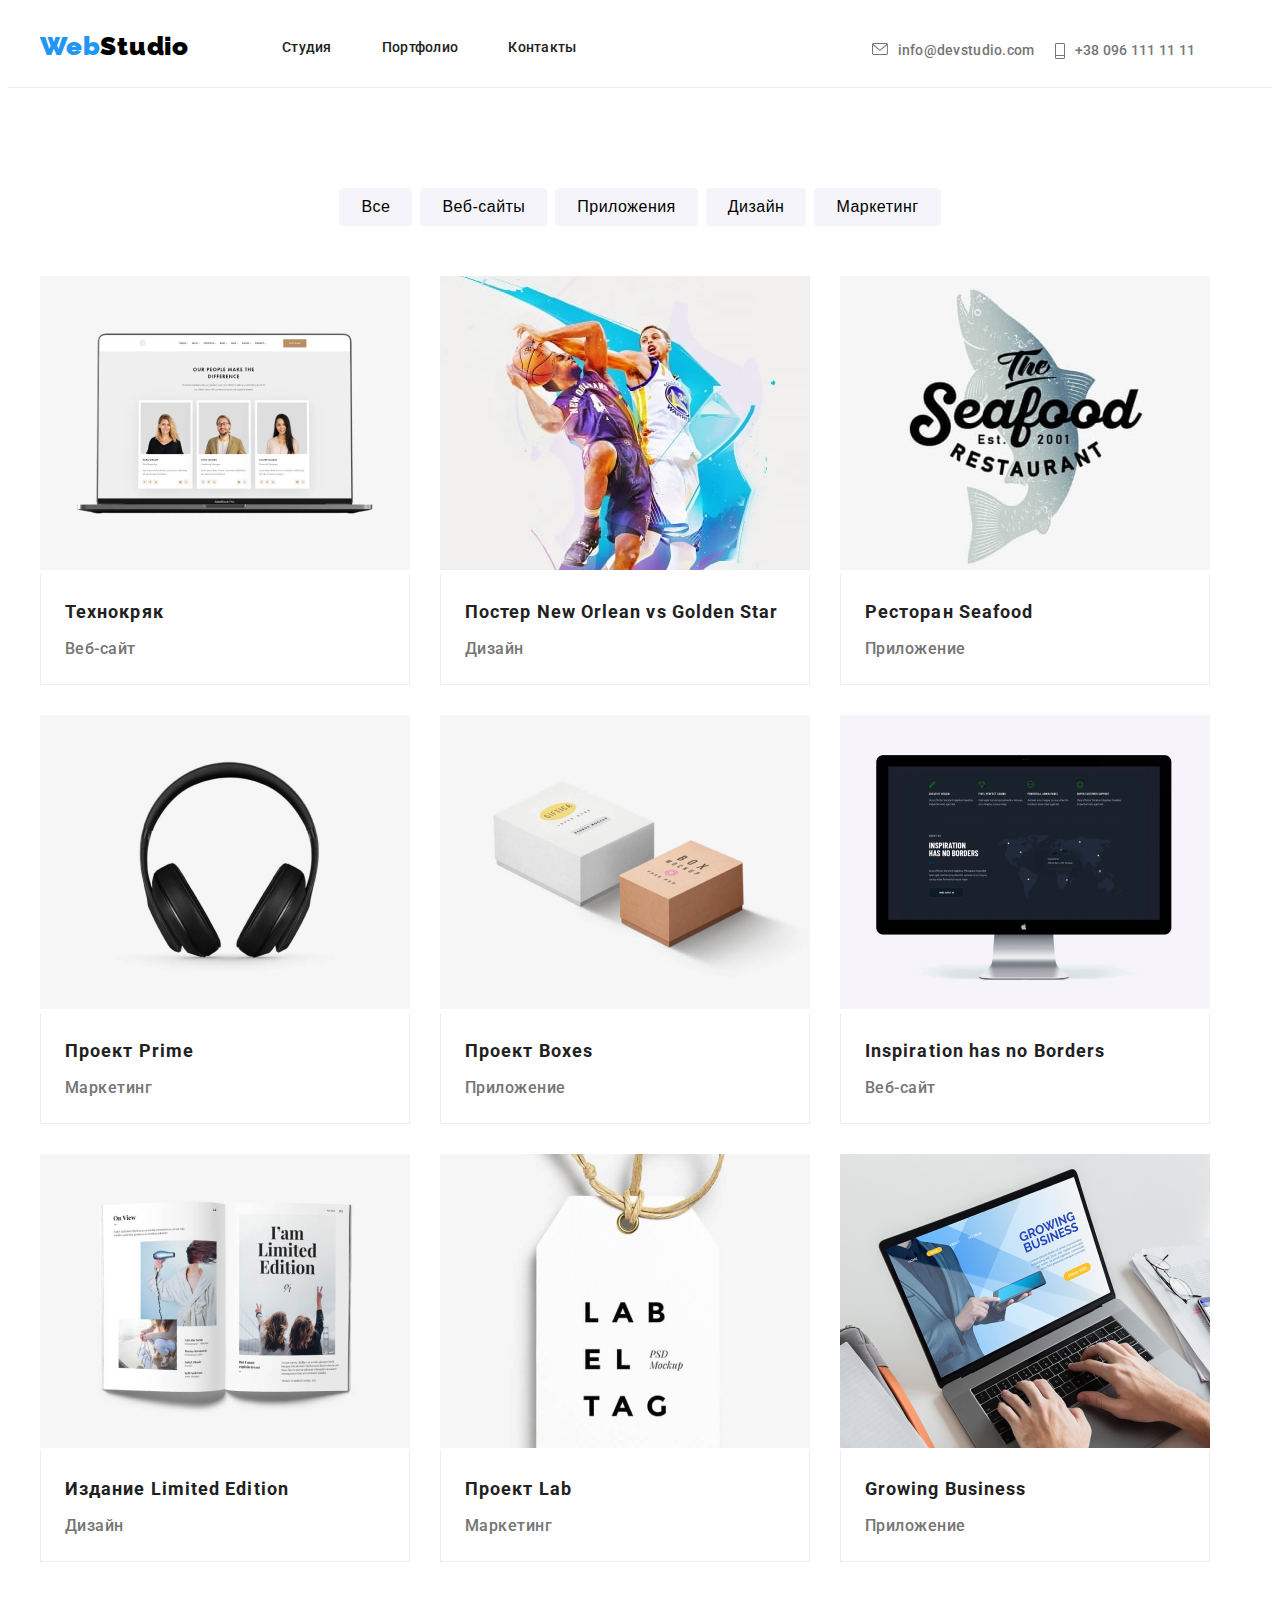
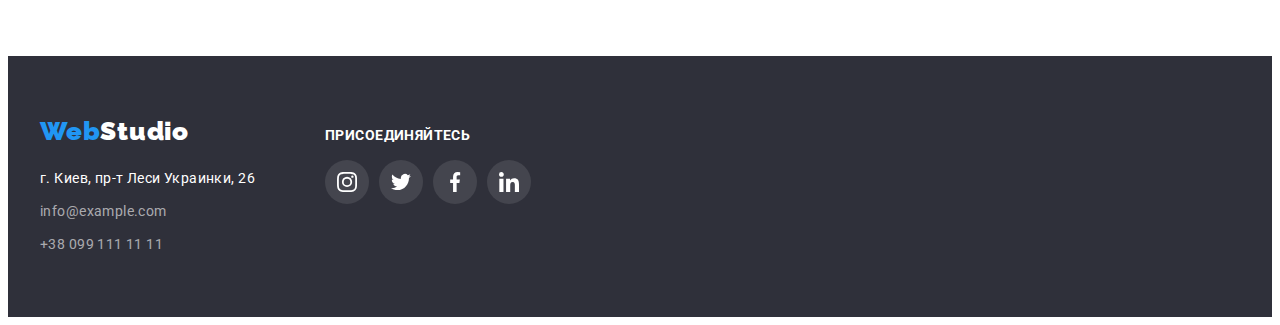
==== portfolio.html @ f84c3892 "hw 5 start" ====
<!DOCTYPE html>
<html lang="ru">
<head>
   <meta charset="UTF-8">
   <meta http-equiv="X-UA-Compatible" content="IE=edge">
   <meta name="viewport" content="width=device-width, initial-scale=1.0">
   <title>Home Work 4</title>
   <link rel="preconnect" href="https://fonts.googleapis.com">
   <link rel="preconnect" href="https://fonts.gstatic.com" crossorigin>
   <link href="https://fonts.googleapis.com/css2?family=Raleway:wght@700&family=Roboto:wght@400;500;700;900&display=swap" rel="stylesheet">
   <link rel="stylesheet" href="https://cdnjs.cloudflare.com/ajax/libs/modern-normalize/1.1.0/modern-normalize.min.css" integrity="sha512-wpPYUAdjBVSE4KJnH1VR1HeZfpl1ub8YT/NKx4PuQ5NmX2tKuGu6U/JRp5y+Y8XG2tV+wKQpNHVUX03MfMFn9Q==" crossorigin="anonymous" referrerpolicy="no-referrer" />
   <link rel="stylesheet" href="css/style.css"> 
</head>
<body>
   <header class="page-header">
      <div class="container page-header-container">
         <nav class="header__info-first">
            <a class="logo link" href="./index.html"><b style="color:#2196F3">Web<span style="color:#000000;">Studio</span></b></a>
            <ul class="header__site-nav">
               <li class="list header__site-nav-item"><a class="link studio" href="./index.html">Студия</a></li>
               <li class="list header__site-nav-item"><a class="link portfolio" href="./portfolio.html">Портфолио</a></li>
               <li class="list header__site-nav-item"><a class="link contact" href="#contacts">Контакты</a></li>
            </ul>
         </nav>   
         <div class="header__contact">
            <a class="header__info-first link email grey" href="mailto:info@devstudio.com">
               <svg class="header__contact-icon" width="16" height="12">
               <use
                  href="./images/symbol-defs.svg#icon-envelope"
               ></use>
               </svg>info@devstudio.com</a>
            <a class="header__info-first link telephone grey" href="tel:+380961111111">
               <svg class="header__contact-icon" width="10" height="16">
                  <use
                     href="./images/symbol-defs.svg#icon-telephone"
                  ></use>
               </svg>+38 096 111 11 11</a>
         </div>
      </div>   
   </header>
   <main class="main__portfolio"> 
         <section class="portfolio">  
            <div class="container container-portfolio"> 
               <h2 class="vissually-hidden">наши работы</h2>    
               <ul class="main__portfolio-nav list">
                     <li class="main__portfolio-nav-item"><button class="btn__nav" type="button">Все</button></li>
                     <li class="main__portfolio-nav-item"><button class="btn__nav" type="button" >Веб-сайты</button></li>
                     <li class="main__portfolio-nav-item"><button class="btn__nav" type="button" >Приложения</button></li>
                     <li class="main__portfolio-nav-item"><button class="btn__nav" type="button" >Дизайн</button></li>
                     <li class="main__portfolio-nav-item"><button class="btn__nav" type="button" >Маркетинг</button></li>
               </ul>
               <ul class="main__information-project-details list">
                  <li class="main__information-project-item">
                     <a class="link" href="#"><img src="./images/img4.jpg" alt="Три человека" width="370" >
                        <div class="main__information-project-item-border">
                           <h3 class="main__information-project-item-title">Технокряк</h3>
                           <p class="grey detail">Веб-сайт</p>
                        </div>
                     </a>
                  </li>
                  <li class="main__information-project-item">
                     <a class="link" href="#"><img src="./images/img5.jpg" alt="два человека играют в баскетбол"  width="370" >
                        <div class="main__information-project-item-border">
                           <h3 class="main__information-project-item-title">Постер New Orlean vs Golden Star</h3>
                           <p class="grey detail">Дизайн</p>
                        </div>
                     </a>    
                  </li>
                  <li class="main__information-project-item">
                     <a class="link" href="#"><img src="./images/img6.jpg" alt="логотип морского ресторана"  width="370" >
                        <div class="main__information-project-item-border">
                           <h3 class="main__information-project-item-title">Ресторан Seafood</h3>
                           <p class="grey detail">Приложение</p>
                        </div>
                     </a>    
                  </li>   
                  <li class="main__information-project-item">
                     <a class="link" href="#"><img src="./images/img7.jpg" alt="наушники"  width="370" >
                        <div class="main__information-project-item-border">
                           <h3 class="main__information-project-item-title">Проект Prime</h3>
                           <p class="grey detail">Маркетинг</p>
                        </div>
                     </a>   
                  </li>  
                  <li class="main__information-project-item">
                     <a class="link" href="#"><img src="./images/img8.jpg" alt="две коробки"  width="370" >
                        <div class="main__information-project-item-border">
                           <h3 class="main__information-project-item-title">Проект Boxes</h3>
                           <p class="grey detail">Приложение</p>
                        </div>
                     </a>    
                  </li>
                  <li class="main__information-project-item">
                     <a class="link" href="#"><img src="./images/img9.jpg" alt="рабочий стол"  width="370" >
                        <div class="main__information-project-item-border">
                           <h3 class="main__information-project-item-title" lang="en">Inspiration has no Borders</h3>
                           <p class="grey detail">Веб-сайт</p>
                        </div>
                     </a>    
                  </li>
                  <li class="main__information-project-item">
                     <a class="link" href="#"><img src="./images/img10.jpg" alt="открытая книга"  width="370" >
                        <div class="main__information-project-item-border">
                           <h3 class="main__information-project-item-title">Издание Limited Edition</h3>
                           <p class="grey detail">Дизайн</p>
                        </div>
                     </a>    
                  </li>   
                  <li class="main__information-project-item">
                     <a class="link" href="#"><img src="./images/img11.jpg" alt="метка"  width="370" >
                        <div class="main__information-project-item-border">
                           <h3 class="main__information-project-item-title">Проект Lab</h3>
                           <p class="grey detail">Маркетинг</p>
                        </div>
                     </a>    
                  </li>  
                  <li class="main__information-project-item">
                     <a class="link" href="#"><img src="./images/img12.jpg" alt="ноутбук" width="370" >
                        <div class="main__information-project-item-border">
                           <h3 class="main__information-project-item-title" lang="en">Growing Business</h3>
                           <p class="grey detail">Приложение</p>
                        </div>
                     </a>   
                  </li>  
               </ul>
            </div> 
         </section>      
   </main>
   <footer class="footer" id="contacts">
      <div class="container container-footer">
         <div class="footer-contact">
            <a class="logo-footer link" href="./index.html"><b style="color:#2196F3">Web<span style="color:#ffffff;">Studio</span></b></a>
            <address class="address white">г. Киев, пр-т Леси Украинки, 26</address>
            <a class="link footer__contact-color email-footer" href="mailto:info@example.com">info@example.com</a>
            <a class="link footer__contact-color tel-footer" href="tel:+380991111111">+38 099 111 11 11</a>
         </div>
         <section class="footer-social">
            <h3 class="footer-social-title white ">присоединяйтесь</h3>
            <ul class="footer-socials-list list">
               <li class="footer-socials-item">
                     <a
                        href=""
                        class="footer-socials-link link"
                     >
                        <svg class="footer-socials-icon" width="20" height="20">
                           <use
                                 href="./images/symbol-defs.svg#icon-instagram-2"></use>
                        </svg>
                     </a>
               </li>
               <li class="footer-socials-item">
                     <a
                        href=""
                        class="footer-socials-link link"
                     >
                        <svg class="teachers-socials-icon" width="20" height="20">
                           <use
                           href="./images/symbol-defs.svg#icon-twitter"
                           ></use>
                        </svg>
                     </a>
               </li>
               <li class="footer-socials-item">
                     <a
                        href=""
                        class="footer-socials-link link"
                     >
                        <svg class="footer-socials-icon" width="20" height="20">
                           <use
                           href="./images/symbol-defs.svg#icon-facebook"
                           ></use>
                        </svg>
                     </a>
               </li>
               <li class="footer-socials-item">
                     <a
                        href=""
                        class="footer-socials-link link"
                     >
                        <svg class="footer-socials-icon" width="20" height="20">
                           <use
                           href="./images/symbol-defs.svg#icon-linkedin"
                           ></use>
                        </svg>
                     </a>
               </li>
            </ul>
         </section>
      </div>   
   </footer>

</body>
</html>
---- css/style.css ----
:root {
  --primary-text-color: #212121;
  --special-color: #2196f3;
  --color-contact: #757575;
  --color-light: #ffffff;
  --color-of-details: #ececec;
  --color-background: #f5f4fa;
  --color-image: #2f303a;
  --color-footer-contact: rgba(255, 255, 255, 0.6);
  --color-border: #eeeeee;
  --color-footer-social: #44454e;
  --color-teachers-social: #afb1b8;
  --color-details-info: #e5e5e5;
}
body {
  font-family: 'Roboto', sans-serif;
  color: var(--primary-text-color);
}
p,
h1,
h2,
h3,
h4,
h5,
h6 {
  margin: 0;
}

ul {
  list-style-type: none;
  margin: 0;
  padding: 0;
}
.link {
  text-decoration: none;
}
.vissually-hidden {
  position: absolute;
  white-space: nowrap;
  width: 1px;
  height: 1px;
  overflow: hidden;
  border: 0;
  padding: 0;
  clip: rect(0 0 0 0);
  clip-path: inset(50%);
  margin: -1px;
}
.container {
  width: 1200px;
  padding-left: 15px;
  padding-right: 15px;
  margin-left: auto;
  margin-right: auto;
}
.grey {
  color: var(--color-contact);
}
.white {
  color: var(--color-light);
}
/* ------------------HEADER----------------------- */
.page-header {
  border-bottom: solid 1px var(--color-of-details);
  padding-top: 24px;
  padding-bottom: 25px;
}
.page-header-container {
  display: flex;
  align-items: baseline;
}
.header__site-nav {
  display: flex;
  align-items: center;
}
.header__contact {
  display: flex;
}
.header__site-nav .list:first-child {
  margin-left: 93px;
}
.header__site-nav .list:not(:last-child) {
  margin-right: 50px;
}
.header__site-nav {
  margin-right: 295px;
}
.logo {
  font-size: 26px;
  font-family: 'Raleway', sans-serif;
  letter-spacing: 0.03em;
  font-weight: 700;
  line-height: 1.15;
}
.studio,
.portfolio,
.contact {
  color: var(--primary-text-color);
  font-weight: 500;
  font-size: 14px;
  line-height: 1.14;
  letter-spacing: 0.02em;
}

.header__site-nav .link:hover,
.header__site-nav .link:focus {
  color: var(--special-color);
}
.header__contact .link:hover,
.header__contact .link:focus {
  color: var(--special-color);
}
.header__info-first {
  display: flex;
  justify-content: center;
}
.header__contact-icon {
  fill: currentColor;
  margin-right: 10px;
}
.email,
.telephone {
  font-weight: 500;
  font-size: 14px;
  line-height: 1.14;
  letter-spacing: 0.02em;
}
.email {
  margin-right: 20px;
}

/* ------------------HERO----------------------- */
.header__hero {
  background-color: var(--color-image);
  letter-spacing: 0.06em;
  text-align: center;
  padding-top: 200px;
  padding-bottom: 200px;
}
.overlay {
  background-image: linear-gradient(rgba(47, 48, 58, 0.4), rgba(47, 48, 58, 0.4)),
    url('../images/img-hero.jpg');
  background-repeat: no-repeat;
  background-position: center;
  background-size: cover;
  margin: 0 auto;
  max-width: 1600px;
}
.header__hero-title {
  color: var(--color-light);
  font-size: 44px;
  font-weight: 900;
  line-height: 1.36;
  letter-spacing: 0.06em;
  max-width: 696px;
  margin-bottom: 30px;
  margin-right: auto;
  margin-left: auto;
}
.header__hero-btn {
  padding: 10px 32px;
  background-color: var(--special-color);
  border-radius: 4px;
  font-size: 16px;
  font-weight: 700;
  line-height: 1.87;
  cursor: pointer;
  color: var(--color-light);
  border: none;
}
.header__hero-btn:hover {
  box-shadow: 0px 4px 4px rgba(0, 0, 0, 0.15);
}

/* ------------------INFO----------------------- */
.main__details-information.section {
  padding-top: 94px;
  padding-bottom: 47px;
}
.main__details {
  display: flex;
  justify-content: center;
}

.main__details-info:not(:last-child) {
  margin-right: 30px;
}
.main__details-info-block {
  display: flex;
  justify-content: center;
  align-items: center;
  margin-bottom: 30px;
  background-color: var(--color-details-info);
  width: 270px;
  height: 120px;
}

.main__details-info-title {
  font-weight: 700;
  font-size: 14px;
  line-height: 1.14;
  letter-spacing: 0.03em;
}
.grey.text {
  font-family: Roboto;
  font-size: 14px;
  line-height: 1.71;
  letter-spacing: 0.03em;
  margin-top: 10px;
  display: block;
  width: 270px;
}
.work {
  font-family: Roboto;
  font-weight: 700;
  font-size: 36px;
  line-height: 1.16;
  text-align: center;
  letter-spacing: 0.03em;
  margin-bottom: 50px;
}
/* ------------------TEACHERS----------------------- */
.workers {
  font-weight: 500;
  font-size: 16px;
  line-height: 1.18;
  text-align: center;
  letter-spacing: 0.03em;
}
.workers-names-type {
  padding-top: 30px;
  padding-bottom: 30px;
}
.grey.workers {
  text-align: center;
  font-weight: 400;
  margin-top: 10px;
}
.main__information-photo.section {
  padding-top: 47px;
  padding-bottom: 94px;
}
.main__information-photo-img {
  display: flex;
}
.main__information-photo-img .list:not(:last-child) {
  margin-right: 30px;
}
.main__information-teachers {
  background-color: var(--color-background);
}
.main__information-teachers.section {
  padding-top: 94px;
  padding-bottom: 94px;
}
.main__information-teachers-photo {
  display: flex;
}
.main__information-teachers-photo .list:not(:last-child) {
  margin-right: 30px;
}
.teachers-socials-list {
  display: flex;
  justify-content: center;
  margin-top: 16px;
}

.teachers-socials-item {
  width: 44px;
  height: 44px;
  margin-right: 10px;
}

.teachers-socials-item:last-child {
  margin-right: 0;
}

.teachers-socials-link {
  width: 100%;
  height: 100%;
  border-radius: 50%;
  display: flex;
  align-items: center;
  justify-content: center;
  color: var(--color-teachers-social);
}

.teachers-socials-icon {
  fill: currentColor;
}

.teachers-socials-link:hover,
.teachers-socials-link:focus {
  background-color: var(--special-color);
  color: var(--color-light);
}
.block {
  background-color: var(--color-light);
  box-shadow: 0px 1px 3px rgba(0, 0, 0, 0.12), 0px 1px 1px rgba(0, 0, 0, 0.14),
    0px 2px 1px rgba(0, 0, 0, 0.2);
  border-radius: 0px 0px 4px 4px;
}

/* ------------------CLIENTS----------------------- */
.main__information-clients.section {
  padding-top: 94px;
  padding-bottom: 94px;
}
.main__information-clients.work {
  margin-bottom: 50px;
}
.clients-socials-list {
  display: flex;
}
.clients-socials-item {
  margin-right: 30px;
}
.clients-socials-item:last-child {
  margin-right: 0;
}
.clients-socials-link {
  display: flex;
  justify-content: center;
  align-items: center;
  width: 170px;
  height: 92px;
  border: solid 1px var(--color-teachers-social);
  border-radius: 4px;
  fill: var(--color-teachers-social);
}

.teachers-socials-icon {
  fill: currentColor;
}
.clients-socials-link:hover,
.clients-socials-link:focus {
  fill: var(--special-color);
  border: solid 1px var(--special-color);
}

/* ------------------PORTFOLIO----------------------- */
.main__portfolio {
  padding-top: 100px;
  padding-bottom: 94px;
}
.container-portfolio {
  display: flex;
  flex-direction: column;
}
.main__portfolio-nav {
  display: flex;
  justify-content: center;
  margin-bottom: 50px;
}
.main__portfolio-nav .main__portfolio-nav-item:not(:last-child) {
  margin-right: 8px;
}
.btn__nav {
  background: var(--color-background);
  border-radius: 4px;
  border: none;
  font-weight: 500;
  font-size: 16px;
  line-height: 1.62;
  letter-spacing: 0.03em;
  cursor: pointer;
  padding: 6px 22px;
}
.btn__nav:hover,
.btn__nav:focus {
  background-color: var(--special-color);
  border: none;
  color: var(--color-light);
  box-shadow: 0px 3px 1px rgba(0, 0, 0, 0.1), 0px 1px 2px rgba(0, 0, 0, 0.08),
    0px 2px 2px rgba(0, 0, 0, 0.12);
}
.main__information-project-details {
  display: flex;
  flex-wrap: wrap;
  margin-bottom: -30px;
  margin-right: -30px;
}
.main__information-project-item:hover {
  box-shadow: 0px 3px 1px rgba(0, 0, 0, 0.1), 0px 1px 2px rgba(0, 0, 0, 0.08),
    0px 2px 2px rgba(0, 0, 0, 0.12);
}
.main__information-project-item {
  width: calc(100% / 3 -30px);
  margin-bottom: 30px;
  margin-right: 30px;
}
.main__information-project-item {
  background: var(--color-light);
}
.main__information-project-item-border {
  border-left: 1px solid var(--color-border);
  border-right: 1px solid var(--color-border);
  border-bottom: 1px solid var(--color-border);
  padding: 20px 24px;
}
.main__information-project-item-title {
  font-weight: 700;
  font-size: 18px;
  line-height: 2;
  letter-spacing: 0.06em;
  color: var(--primary-text-color);
}
.detail {
  font-size: 16px;
  line-height: 1.87;
  letter-spacing: 0.03em;
  margin-top: 4px;
}
/* ------------------FOOTER----------------------- */
.footer {
  background-color: var(--color-image);
  padding-top: 60px;
  padding-bottom: 60px;
}
.container-footer {
  display: flex;
  align-items: baseline;
}
.logo-footer {
  font-family: Raleway;
  font-weight: 700;
  font-size: 26px;
  line-height: 1.19;
  letter-spacing: 0.03em;
  display: block;
}
.address {
  font-size: 14px;
  font-weight: 400;
  font-style: normal;
  line-height: 1.71;
  letter-spacing: 0.03em;
  margin-top: 20px;
}
.footer__contact-color {
  color: var(--color-footer-contact);
  font-size: 14px;
  line-height: 1.71;
  letter-spacing: 0.03em;
  display: block;
}
.email-footer {
  margin-top: 9px;
  margin-bottom: 9px;
}
.footer-contact {
  margin-right: 70px;
}

.footer-social-title {
  font-weight: 700;
  font-size: 14px;
  line-height: 1.14;
  letter-spacing: 0.03em;
  text-transform: uppercase;
}
.footer-socials-list {
  display: flex;
  justify-content: center;
  margin-top: 16px;
}

.footer-socials-item {
  width: 44px;
  height: 44px;
  margin-right: 10px;
}

.footer-socials-item:last-child {
  margin-right: 0;
}

.footer-socials-link {
  width: 100%;
  height: 100%;
  border-radius: 50%;
  background-color: var(--color-footer-social);
  display: flex;
  align-items: center;
  justify-content: center;
  color: #ffffff;
}

.footer-socials-icon {
  width: 20px;
  height: 20px;
  fill: currentColor;
}

.footer-socials-link:hover,
.footer-socials-link:focus {
  background-color: var(--special-color);
}
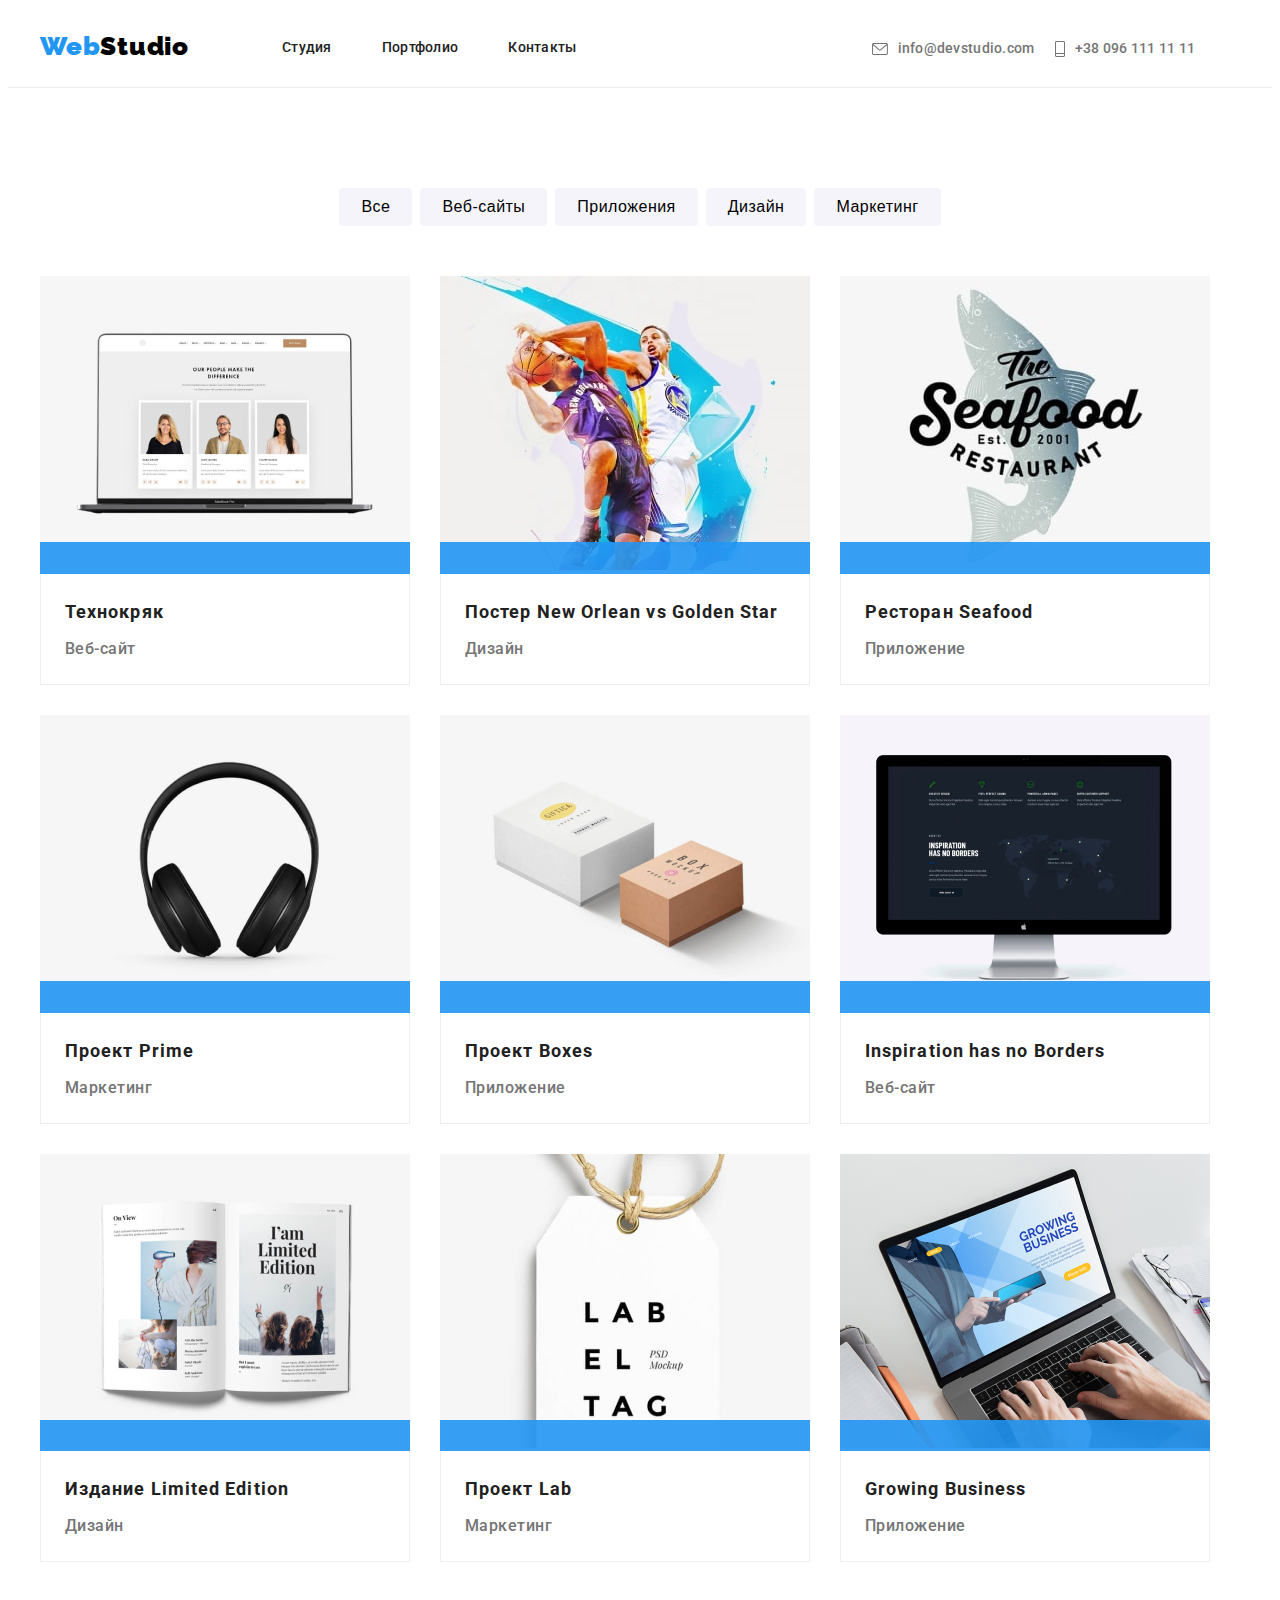
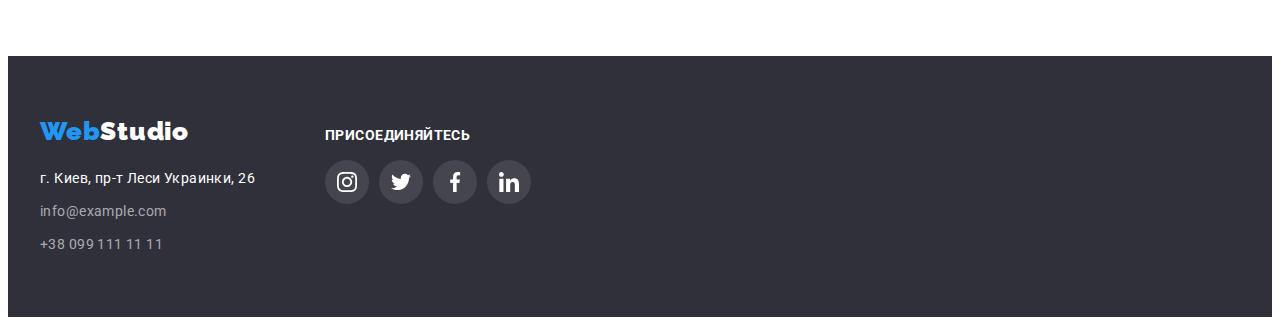
==== commit e208ec56: "hw5 animation" ====
--- a/portfolio.html
+++ b/portfolio.html
@@ -4,7 +4,7 @@
    <meta charset="UTF-8">
    <meta http-equiv="X-UA-Compatible" content="IE=edge">
    <meta name="viewport" content="width=device-width, initial-scale=1.0">
-   <title>Home Work 4</title>
+   <title>Home Work 5</title>
    <link rel="preconnect" href="https://fonts.googleapis.com">
    <link rel="preconnect" href="https://fonts.gstatic.com" crossorigin>
    <link href="https://fonts.googleapis.com/css2?family=Raleway:wght@700&family=Roboto:wght@400;500;700;900&display=swap" rel="stylesheet">
@@ -17,9 +17,9 @@
          <nav class="header__info-first">
             <a class="logo link" href="./index.html"><b style="color:#2196F3">Web<span style="color:#000000;">Studio</span></b></a>
             <ul class="header__site-nav">
-               <li class="list header__site-nav-item"><a class="link studio" href="./index.html">Студия</a></li>
-               <li class="list header__site-nav-item"><a class="link portfolio" href="./portfolio.html">Портфолио</a></li>
-               <li class="list header__site-nav-item"><a class="link contact" href="#contacts">Контакты</a></li>
+               <li class="list header__site-nav-item"><a class="link studio current" href="./index.html">Студия</a></li>
+               <li class="list header__site-nav-item"><a class="link portfolio current" href="./portfolio.html">Портфолио</a></li>
+               <li class="list header__site-nav-item"><a class="link contact current" href="#contacts">Контакты</a></li>
             </ul>
          </nav>   
          <div class="header__contact">
@@ -51,7 +51,13 @@
                </ul>
                <ul class="main__information-project-details list">
                   <li class="main__information-project-item">
-                     <a class="link" href="#"><img src="./images/img4.jpg" alt="Три человека" width="370" >
+                     <a class="link" href="#">
+                        <div class="main__information-project-item-card">   
+                           <img src="./images/img4.jpg" alt="Три человека" width="370" >
+                           <p class="main__information-project-item-text">
+                              Технокряк это современная площадка распространения коронавируса. Компании используют эту платформу для цифрового шпионажа и атак на защищённые сервера конкурентов.
+                           </p>
+                        </div>
                         <div class="main__information-project-item-border">
                            <h3 class="main__information-project-item-title">Технокряк</h3>
                            <p class="grey detail">Веб-сайт</p>
@@ -59,68 +65,116 @@
                      </a>
                   </li>
                   <li class="main__information-project-item">
-                     <a class="link" href="#"><img src="./images/img5.jpg" alt="два человека играют в баскетбол"  width="370" >
+                     <a class="link" href="#">
+                        <div class="main__information-project-item-card">
+                           <img src="./images/img5.jpg" alt="два человека играют в баскетбол"  width="370" >
+                           <p class="main__information-project-item-text">
+                           Технокряк это современная площадка распространения коронавируса. Компании используют эту платформу для цифрового шпионажа и атак на защищённые сервера конкурентов.
+                           </p>
+                        </div>   
                         <div class="main__information-project-item-border">
                            <h3 class="main__information-project-item-title">Постер New Orlean vs Golden Star</h3>
                            <p class="grey detail">Дизайн</p>
                         </div>
-                     </a>    
-                  </li>
-                  <li class="main__information-project-item">
-                     <a class="link" href="#"><img src="./images/img6.jpg" alt="логотип морского ресторана"  width="370" >
+                     </a>
+                  </li>
+                  <li class="main__information-project-item">
+                     <a class="link" href="#">
+                        <div class="main__information-project-item-card">
+                           <img src="./images/img6.jpg" alt="логотип морского ресторана"  width="370" >
+                            <p class="main__information-project-item-text">
+                              Технокряк это современная площадка распространения коронавируса. Компании используют эту платформу для цифрового шпионажа и атак на защищённые сервера конкурентов.
+                           </p>
+                        </div>  
                         <div class="main__information-project-item-border">
                            <h3 class="main__information-project-item-title">Ресторан Seafood</h3>
                            <p class="grey detail">Приложение</p>
                         </div>
-                     </a>    
+                     </a>
                   </li>   
                   <li class="main__information-project-item">
-                     <a class="link" href="#"><img src="./images/img7.jpg" alt="наушники"  width="370" >
+                     <a class="link" href="#">
+                        <div class="main__information-project-item-card">
+                           <img src="./images/img7.jpg" alt="наушники"  width="370" >
+                           <p class="main__information-project-item-text">
+                              Технокряк это современная площадка распространения коронавируса. Компании используют эту платформу для цифрового шпионажа и атак на защищённые сервера конкурентов.
+                           </p>
+                        </div>   
                         <div class="main__information-project-item-border">
                            <h3 class="main__information-project-item-title">Проект Prime</h3>
                            <p class="grey detail">Маркетинг</p>
                         </div>
-                     </a>   
+                     </a>
                   </li>  
                   <li class="main__information-project-item">
-                     <a class="link" href="#"><img src="./images/img8.jpg" alt="две коробки"  width="370" >
+                     <a class="link" href="#">
+                        <div class="main__information-project-item-card">
+                           <img src="./images/img8.jpg" alt="две коробки"  width="370" >
+                           <p class="main__information-project-item-text">
+                              Технокряк это современная площадка распространения коронавируса. Компании используют эту платформу для цифрового шпионажа и атак на защищённые сервера конкурентов.
+                           </p>
+                        </div>
                         <div class="main__information-project-item-border">
                            <h3 class="main__information-project-item-title">Проект Boxes</h3>
                            <p class="grey detail">Приложение</p>
                         </div>
-                     </a>    
-                  </li>
-                  <li class="main__information-project-item">
-                     <a class="link" href="#"><img src="./images/img9.jpg" alt="рабочий стол"  width="370" >
+                     </a>  
+                  </li>
+                  <li class="main__information-project-item">
+                     <a class="link" href="#">
+                        <div class="main__information-project-item-card">
+                           <img src="./images/img9.jpg" alt="рабочий стол"  width="370" >
+                           <p class="main__information-project-item-text">
+                              Технокряк это современная площадка распространения коронавируса. Компании используют эту платформу для цифрового шпионажа и атак на защищённые сервера конкурентов.
+                            </p>
+                        </div>
                         <div class="main__information-project-item-border">
                            <h3 class="main__information-project-item-title" lang="en">Inspiration has no Borders</h3>
                            <p class="grey detail">Веб-сайт</p>
                         </div>
-                     </a>    
-                  </li>
-                  <li class="main__information-project-item">
-                     <a class="link" href="#"><img src="./images/img10.jpg" alt="открытая книга"  width="370" >
+                     </a>  
+                  </li>
+                  <li class="main__information-project-item">
+                     <a class="link" href="#">
+                        <div class="main__information-project-item-card">
+                           <img src="./images/img10.jpg" alt="открытая книга"  width="370" >
+                           <p class="main__information-project-item-text">
+                              Технокряк это современная площадка распространения коронавируса. Компании используют эту платформу для цифрового шпионажа и атак на защищённые сервера конкурентов.
+                           </p>
+                        </div>   
                         <div class="main__information-project-item-border">
                            <h3 class="main__information-project-item-title">Издание Limited Edition</h3>
                            <p class="grey detail">Дизайн</p>
                         </div>
-                     </a>    
+                     </a>   
                   </li>   
                   <li class="main__information-project-item">
-                     <a class="link" href="#"><img src="./images/img11.jpg" alt="метка"  width="370" >
+                     <a class="link" href="#">
+                        <div class="main__information-project-item-card">
+                           <img src="./images/img11.jpg" alt="метка"  width="370" >
+                              <p class="main__information-project-item-text">
+                                 Технокряк это современная площадка распространения коронавируса. Компании используют эту платформу для цифрового шпионажа и атак на защищённые сервера конкурентов.
+                              </p>
+                        </div>
                         <div class="main__information-project-item-border">
                            <h3 class="main__information-project-item-title">Проект Lab</h3>
                            <p class="grey detail">Маркетинг</p>
                         </div>
-                     </a>    
+                     </a> 
                   </li>  
                   <li class="main__information-project-item">
-                     <a class="link" href="#"><img src="./images/img12.jpg" alt="ноутбук" width="370" >
+                    <a class="link" href="#">
+                        <div class="main__information-project-item-card">
+                           <img src="./images/img12.jpg" alt="ноутбук" width="370" >
+                           <p class="main__information-project-item-text">
+                              Технокряк это современная площадка распространения коронавируса. Компании используют эту платформу для цифрового шпионажа и атак на защищённые сервера конкурентов.
+                           </p>
+                        </div>   
                         <div class="main__information-project-item-border">
                            <h3 class="main__information-project-item-title" lang="en">Growing Business</h3>
                            <p class="grey detail">Приложение</p>
                         </div>
-                     </a>   
+                     </a> 
                   </li>  
                </ul>
             </div> 
--- a/css/style.css
+++ b/css/style.css
@@ -64,6 +64,7 @@
   border-bottom: solid 1px var(--color-of-details);
   padding-top: 24px;
   padding-bottom: 25px;
+  position: relative;
 }
 .page-header-container {
   display: flex;
@@ -91,6 +92,8 @@
   letter-spacing: 0.03em;
   font-weight: 700;
   line-height: 1.15;
+}
+.header__site-nav-item {
 }
 .studio,
 .portfolio,
@@ -101,7 +104,30 @@
   line-height: 1.14;
   letter-spacing: 0.02em;
 }
-
+/* .header__site-nav .current:active::after {
+  content: '';
+  height: 4px;
+  width: 48px;
+  background-color: var(--special-color);
+  border-radius: 2px;
+  display: block;
+  position: absolute;
+  bottom: 0;
+} */
+.link {
+  transition: color 250ms cubic-bezier(0.4, 0, 0.2, 1);
+}
+.header__site-nav .link:hover::after,
+.header__site-nav .link:focus::after {
+  content: '';
+  height: 4px;
+  width: 48px;
+  background-color: var(--special-color);
+  border-radius: 2px;
+  display: block;
+  position: absolute;
+  bottom: 0;
+}
 .header__site-nav .link:hover,
 .header__site-nav .link:focus {
   color: var(--special-color);
@@ -112,7 +138,7 @@
 }
 .header__info-first {
   display: flex;
-  justify-content: center;
+  align-items: center;
 }
 .header__contact-icon {
   fill: currentColor;
@@ -167,6 +193,7 @@
   cursor: pointer;
   color: var(--color-light);
   border: none;
+  transition: box-shadow 250ms cubic-bezier(0.4, 0, 0.2, 1);
 }
 .header__hero-btn:hover {
   box-shadow: 0px 4px 4px rgba(0, 0, 0, 0.15);
@@ -243,6 +270,26 @@
 .main__information-photo-img {
   display: flex;
 }
+.main__information-photo-img-box {
+  position: relative;
+}
+.main__information-photo-img-text {
+  position: absolute;
+  bottom: 0;
+  left: 0;
+  color: var(--color-light);
+  background-color: rgba(47, 48, 58, 0.8);
+  width: 100%;
+  height: 70px;
+  font-weight: 700;
+  font-size: 14px;
+  line-height: calc(16 / 14);
+  text-align: center;
+  letter-spacing: 0.03em;
+  padding: 27px 82px;
+  text-transform: uppercase;
+}
+
 .main__information-photo-img .list:not(:last-child) {
   margin-right: 30px;
 }
@@ -283,12 +330,12 @@
   align-items: center;
   justify-content: center;
   color: var(--color-teachers-social);
-}
-
+  transition: background-color 250ms cubic-bezier(0.4, 0, 0.2, 1),
+    color 250ms cubic-bezier(0.4, 0, 0.2, 1);
+}
 .teachers-socials-icon {
   fill: currentColor;
 }
-
 .teachers-socials-link:hover,
 .teachers-socials-link:focus {
   background-color: var(--special-color);
@@ -327,10 +374,7 @@
   border: solid 1px var(--color-teachers-social);
   border-radius: 4px;
   fill: var(--color-teachers-social);
-}
-
-.teachers-socials-icon {
-  fill: currentColor;
+  transition: fill 250ms cubic-bezier(0.4, 0, 0.2, 1), border 250ms cubic-bezier(0.4, 0, 0.2, 1);
 }
 .clients-socials-link:hover,
 .clients-socials-link:focus {
@@ -365,6 +409,9 @@
   letter-spacing: 0.03em;
   cursor: pointer;
   padding: 6px 22px;
+  transition: background-color 250ms cubic-bezier(0.4, 0, 0.2, 1),
+    color 250ms cubic-bezier(0.4, 0, 0.2, 1), border 250ms cubic-bezier(0.4, 0, 0.2, 1),
+    box-shadow 250ms cubic-bezier(0.4, 0, 0.2, 1);
 }
 .btn__nav:hover,
 .btn__nav:focus {
@@ -380,17 +427,39 @@
   margin-bottom: -30px;
   margin-right: -30px;
 }
-.main__information-project-item:hover {
-  box-shadow: 0px 3px 1px rgba(0, 0, 0, 0.1), 0px 1px 2px rgba(0, 0, 0, 0.08),
-    0px 2px 2px rgba(0, 0, 0, 0.12);
-}
+
 .main__information-project-item {
   width: calc(100% / 3 -30px);
   margin-bottom: 30px;
   margin-right: 30px;
-}
-.main__information-project-item {
   background: var(--color-light);
+}
+
+.main__information-project-item-card {
+  position: relative;
+  overflow: hidden;
+}
+.main__information-project-item-text {
+  font-style: regular;
+  font-size: 18px;
+  line-height: calc(28 / 18);
+  letter-spacing: 0.03em;
+  color: var(--color-light);
+  width: 370px;
+  position: absolute;
+  top: 0;
+  left: 0;
+  padding: 63px 24px;
+  background-color: rgba(33, 150, 243, 0.9);
+  transform: translateY(100%);
+  transition: transform 250ms cubic-bezier(0.4, 0, 0.2, 1);
+}
+.main__information-project-item:hover .main__information-project-item-text {
+  transform: translateY(0%);
+}
+.main__information-project-item:hover {
+  box-shadow: 0px 3px 1px rgba(0, 0, 0, 0.1), 0px 1px 2px rgba(0, 0, 0, 0.08),
+    0px 2px 2px rgba(0, 0, 0, 0.12);
 }
 .main__information-project-item-border {
   border-left: 1px solid var(--color-border);
@@ -496,3 +565,40 @@
 .footer-socials-link:focus {
   background-color: var(--special-color);
 }
+.backdrop {
+  position: fixed;
+  width: 100vw;
+  height: 100vh;
+  background-color: rgba(0, 0, 0, 0.2);
+  top: 0;
+}
+.modal {
+  position: absolute;
+  min-width: 528px;
+  min-height: 581px;
+  background-color: var(--color-light);
+  box-shadow: 0px 2px 1px rgba(0, 0, 0, 0.2), 1px 0px 1px rgba(0, 0, 0, 0.14),
+    3px 0px 1px rgba(0, 0, 0, 0.12);
+  border-radius: 4px;
+  top: 50%;
+  left: 50%;
+  transform: translate(-50%, -50%);
+}
+.is-hidden {
+  visibility: hidden;
+  opacity: 0;
+  pointer-events: none;
+}
+.modal-btn {
+  display: flex;
+  align-items: center;
+  background-color: var(--color-light);
+  border-color: rgba(0, 0, 0, 0.1);
+  border-radius: 50px;
+  width: 30px;
+  height: 30px;
+  position: absolute;
+  right: 8px;
+  top: 8px;
+  padding: 6px;
+}
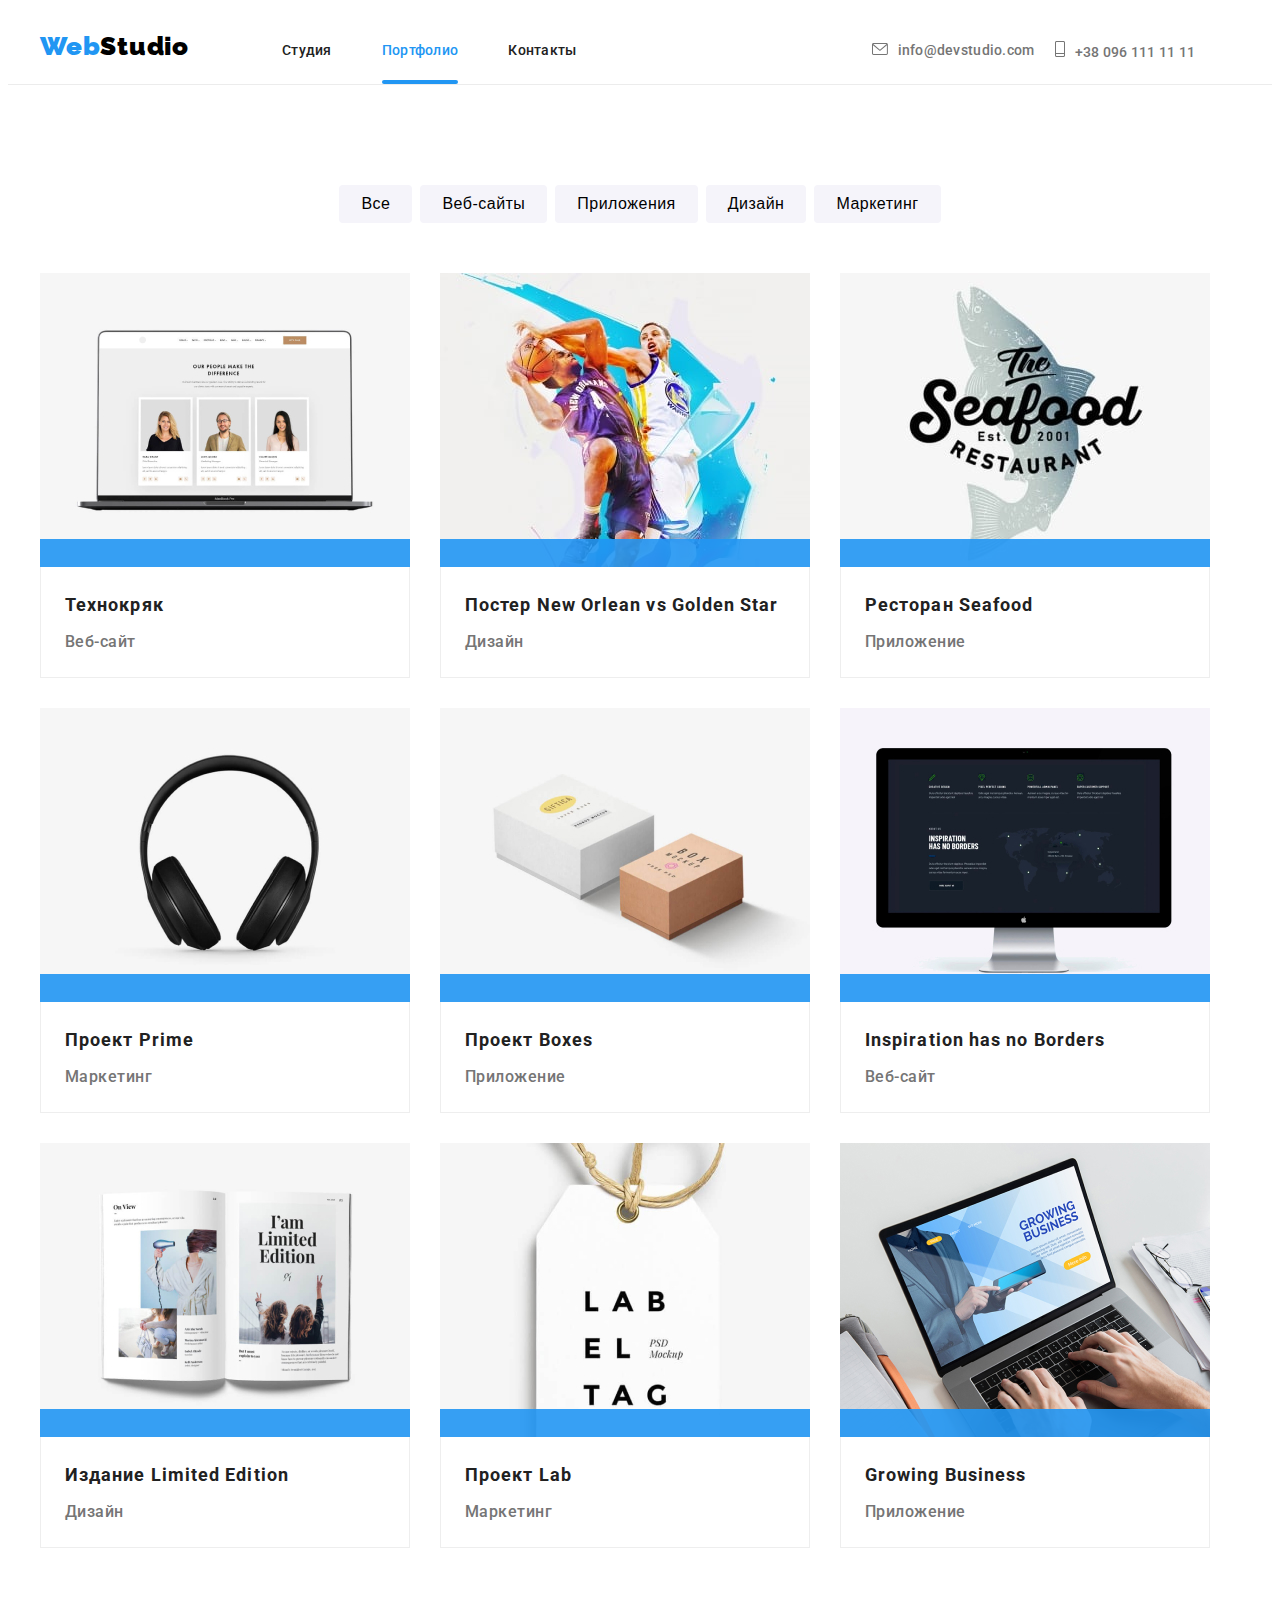
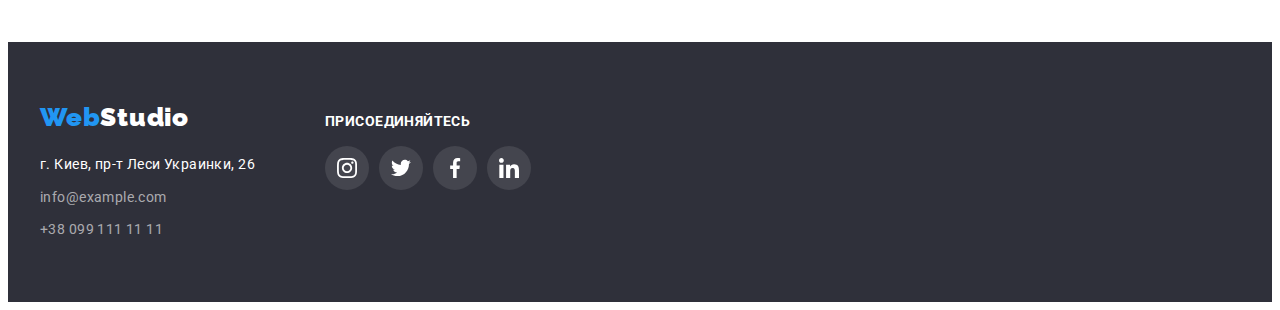
==== commit b4bd2ae1: "correction hw5 after Andrej" ====
--- a/portfolio.html
+++ b/portfolio.html
@@ -17,9 +17,9 @@
          <nav class="header__info-first">
             <a class="logo link" href="./index.html"><b style="color:#2196F3">Web<span style="color:#000000;">Studio</span></b></a>
             <ul class="header__site-nav">
-               <li class="list header__site-nav-item"><a class="link studio current" href="./index.html">Студия</a></li>
+               <li class="list header__site-nav-item"><a class="link studio" href="./index.html">Студия</a></li>
                <li class="list header__site-nav-item"><a class="link portfolio current" href="./portfolio.html">Портфолио</a></li>
-               <li class="list header__site-nav-item"><a class="link contact current" href="#contacts">Контакты</a></li>
+               <li class="list header__site-nav-item"><a class="link contact" href="#contacts">Контакты</a></li>
             </ul>
          </nav>   
          <div class="header__contact">
--- a/css/style.css
+++ b/css/style.css
@@ -25,7 +25,9 @@
 h6 {
   margin: 0;
 }
-
+img {
+  display: block;
+}
 ul {
   list-style-type: none;
   margin: 0;
@@ -61,10 +63,10 @@
 }
 /* ------------------HEADER----------------------- */
 .page-header {
+  display: flex;
+  justify-content: space-evenly;
   border-bottom: solid 1px var(--color-of-details);
   padding-top: 24px;
-  padding-bottom: 25px;
-  position: relative;
 }
 .page-header-container {
   display: flex;
@@ -76,6 +78,7 @@
 }
 .header__contact {
   display: flex;
+  align-items: center;
 }
 .header__site-nav .list:first-child {
   margin-left: 93px;
@@ -92,8 +95,6 @@
   letter-spacing: 0.03em;
   font-weight: 700;
   line-height: 1.15;
-}
-.header__site-nav-item {
 }
 .studio,
 .portfolio,
@@ -104,29 +105,29 @@
   line-height: 1.14;
   letter-spacing: 0.02em;
 }
-/* .header__site-nav .current:active::after {
+.current {
+  color: var(--special-color);
+}
+.header__site-nav-item {
+  position: relative;
+  padding-bottom: 25px;
+}
+.header__site-nav .current::after {
+  color: var(--special-color);
   content: '';
   height: 4px;
-  width: 48px;
+  width: 100%;
   background-color: var(--special-color);
   border-radius: 2px;
   display: block;
   position: absolute;
   bottom: 0;
-} */
+}
 .link {
   transition: color 250ms cubic-bezier(0.4, 0, 0.2, 1);
 }
-.header__site-nav .link:hover::after,
-.header__site-nav .link:focus::after {
-  content: '';
-  height: 4px;
-  width: 48px;
-  background-color: var(--special-color);
-  border-radius: 2px;
-  display: block;
-  position: absolute;
-  bottom: 0;
+.header__site-nav .link {
+  padding-bottom: 25px;
 }
 .header__site-nav .link:hover,
 .header__site-nav .link:focus {
@@ -138,7 +139,7 @@
 }
 .header__info-first {
   display: flex;
-  align-items: center;
+  align-items: baseline;
 }
 .header__contact-icon {
   fill: currentColor;
@@ -217,7 +218,7 @@
   justify-content: center;
   align-items: center;
   margin-bottom: 30px;
-  background-color: var(--color-details-info);
+  background-color: var(--color-background);
   width: 270px;
   height: 120px;
 }
@@ -352,6 +353,7 @@
 .main__information-clients.section {
   padding-top: 94px;
   padding-bottom: 94px;
+  background-color: var(--color-details-info);
 }
 .main__information-clients.work {
   margin-bottom: 50px;
